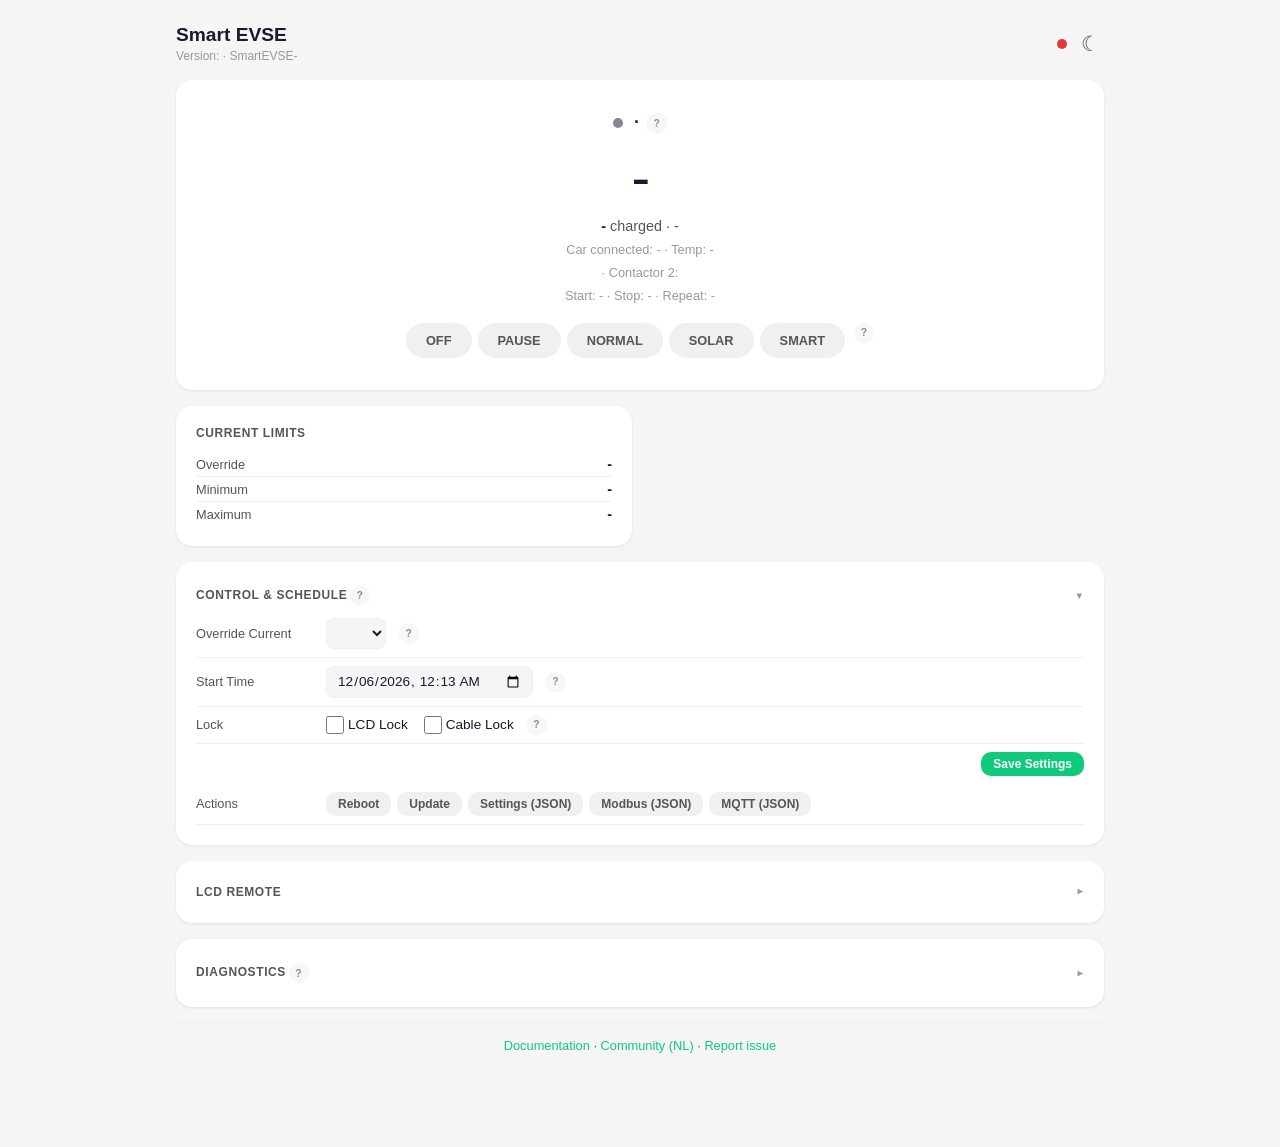
==== SmartEVSE-3/data/index.html @ 17714dd6 "feat(webui): add /modbus.json and /mqtt.json debug endpoints with UI buttons Exposes meter readings " ====
<!DOCTYPE html>
<html lang="en">
<head>
<title>Smart EVSE</title>
<meta charset="utf-8">
<meta name="viewport" content="width=device-width, initial-scale=1">
<link href="style.css" rel="stylesheet">
</head>
<body>

<!-- Header -->
<div class="header">
  <div>
    <h1>Smart EVSE</h1>
    <span class="version-label">
      <span id="version-label">Version:</span>
      <span id="version" data-version=""></span>
      &middot;
      <span id="serialnr">SmartEVSE-</span>
    </span>
  </div>
  <div class="header-right">
    <span id="mqtt" class="chip chip-green" style="display:none" title="MQTT broker connection status"></span>
    <span id="conn_status" title="Polling (HTTP)"></span>
    <button type="button" class="theme-toggle" id="theme_toggle" onclick="toggleTheme()" title="Toggle dark/light mode">&#9790;</button>
  </div>
</div>

<!-- Hero: Charging Status -->
<div class="card hero">
  <div class="status-label" id="with_errors" style="display:none">
    <span style="color:var(--red);font-weight:600" id="error"></span>
  </div>
  <div class="status-value">
    <span id="state_dot" class="state-dot" style="background:#858796;"></span>
    <span id="state"></span>
    &middot;
    <span id="mode"></span>
  </div>
  <div class="power-big">
    <span id="evmeter_power">-</span>
  </div>
  <div class="energy-row">
    <span class="energy-val" id="evmeter_charged_kwh">-</span> charged
    &middot; <span id="charge_current">-</span>
  </div>
  <div class="info-row">
    <span id="car_connected_row" title="Whether an EV cable is physically plugged in">Car connected: <span id="car_connected">-</span></span>
    &middot; <span id="temp_row" title="Internal PCB temperature — charging pauses above 65°C">Temp: <span id="temp">-</span></span>
    <span class="with_modem" style="display:none"> &middot; <span title="CP pilot PWM duty cycle">Duty: <span id="dutycycle">-</span></span></span>
    <span id="show_rfid" style="display:none"> &middot; <span title="Last RFID tag read: accepted, denied, or not installed">RFID: <span id="rfid"></span></span></span>
  </div>
  <div class="info-row">
    <span id="loadbl" style="display:none" title="Power sharing node role: standalone, master, or node N">Power Sharing: <span id="loadbl_node"></span></span>
    <span id="loadbl_text" style="display:none"></span>
    <span id="contactor2" title="Second contactor for automatic 1-phase / 3-phase switching"> &middot; Contactor 2: <span id="enable_C2"></span></span>
  </div>
  <div class="info-row" title="Scheduled charging — set start/stop below, then press a mode button to activate">
    <span title="Scheduled start time">Start: <span id="starttime_date_time">-</span></span>
    &middot; <span title="Scheduled stop time">Stop: <span id="stoptime_date_time">-</span></span>
    &middot; <span title="Whether the schedule repeats daily">Repeat: <span id="repeat">-</span></span>
  </div>

  <!-- Mode bar -->
  <div class="mode-bar" id="form_mode">
    <button class="mode-btn" id="mode_0" type="button" onclick="activate(0)">OFF</button>
    <button class="mode-btn" id="mode_4" type="button" onclick="activate(4)">PAUSE</button>
    <button class="mode-btn" id="mode_1" type="button" onclick="activate(1)">NORMAL</button>
    <button class="mode-btn with_mainsmeter" id="mode_2" type="button" onclick="activate(2)">SOLAR</button>
    <button class="mode-btn with_mainsmeter" id="mode_3" type="button" onclick="activate(3)">SMART</button>
  </div>
</div>

<!-- Power Flow SVG -->
<div class="with_mainsmeter power-flow-card" style="display:none">
  <div class="card" style="padding:12px">
    <svg id="power_flow" viewBox="0 0 520 160" xmlns="http://www.w3.org/2000/svg">
      <g id="pf_grid" transform="translate(50,80)">
        <path class="pf-icon" d="M-8,-20 L8,-20 L12,-8 L4,-8 L8,20 L-4,-2 L2,-2 L-4,-20 Z" opacity=".7"/>
        <text class="pf-node-label" y="34">Grid</text>
        <text class="pf-node-value" id="pf_grid_val" y="46">-</text>
      </g>
      <g id="pf_home" transform="translate(260,80)">
        <path class="pf-icon" d="M0,-22 L18,-8 L14,-8 L14,12 L-14,12 L-14,-8 L-18,-8 Z" opacity=".7"/>
        <text class="pf-node-label" y="30">Home</text>
      </g>
      <g id="pf_evse" transform="translate(470,80)">
        <path class="pf-icon" d="M-16,4 L-12,-10 L-4,-10 L-2,-18 L14,-18 L18,-10 L18,4 Z M-10,4 L-10,10 L-4,10 L-4,4 M10,4 L10,10 L16,10 L16,4" opacity=".7"/>
        <text class="pf-node-label" y="30">EVSE</text>
        <text class="pf-node-value" id="pf_evse_val" y="42">-</text>
      </g>
      <g id="pf_battery" transform="translate(260,148)" style="display:none;">
        <path class="pf-icon" d="M-10,-6 L10,-6 L10,6 L-10,6 Z M10,-3 L13,-3 L13,3 L10,3" opacity=".7" transform="scale(.8)"/>
        <text class="pf-node-label" x="20" y="4" style="text-anchor:start;">Bat</text>
        <text class="pf-node-value" id="pf_bat_val" x="44" y="4" style="text-anchor:start;">-</text>
      </g>
      <line id="pf_line_gh" class="pf-line flow-none" x1="80" y1="80" x2="230" y2="80"/>
      <line id="pf_line_he" class="pf-line flow-none" x1="290" y1="80" x2="440" y2="80"/>
      <line id="pf_line_bh" class="pf-line flow-none" x1="260" y1="100" x2="260" y2="138" style="display:none;"/>
    </svg>
  </div>
</div>

<!-- Mains Phase Details -->
<div class="with_mainsmeter" style="display:none">
  <div class="card">
    <div class="card-title">Mains Phases</div>
    <div class="phase-bars" id="mains_phase_bars">
      <div class="phase-bar-row" title="L1 mains current per phase (A) — from the mains meter"><span class="phase-bar-label">L1</span><div class="phase-bar-track"><div class="phase-bar-fill phase-bar-L1" id="mains_bar_L1" style="width:0%"></div></div><span class="phase-bar-value" id="mains_bar_val_L1">-</span></div>
      <div class="phase-bar-row" title="L2 mains current per phase (A)"><span class="phase-bar-label">L2</span><div class="phase-bar-track"><div class="phase-bar-fill phase-bar-L2" id="mains_bar_L2" style="width:0%"></div></div><span class="phase-bar-value" id="mains_bar_val_L2">-</span></div>
      <div class="phase-bar-row" title="L3 mains current per phase (A)"><span class="phase-bar-label">L3</span><div class="phase-bar-track"><div class="phase-bar-fill phase-bar-L3" id="mains_bar_L3" style="width:0%"></div></div><span class="phase-bar-value" id="mains_bar_val_L3">-</span></div>
    </div>
    <div style="display:flex;justify-content:space-between;margin-top:8px;font-size:.85rem;color:var(--fg2)">
      <span title="Per-phase mains current (A)">L1: <strong id="phase_1">-</strong> &middot; L2: <strong id="phase_2">-</strong> &middot; L3: <strong id="phase_3">-</strong></span>
      <span title="Sum of L1 + L2 + L3 mains current (A, all phases combined)">Total: <strong id="phase_total">-</strong></span>
    </div>
    <div id="with_p1_api_data_date" style="display:none;font-size:.8rem;color:var(--fg3);margin-top:4px" title="Timestamp of the last P1 smart-meter telegram">
      P1 Date: <span id="p1_data_date"></span>
    </div>
    <div id="with_p1_api_data_time" style="display:none;font-size:.8rem;color:var(--fg3)" title="Timestamp of the last P1 smart-meter telegram">
      P1 Time: <span id="p1_data_time"></span>
    </div>
  </div>
</div>

<!-- Detail grid: EV Meter + Current Details -->
<div class="detail-grid">
  <div class="card" id="with_evmeter" style="display:none">
    <div class="card-title">EV Meter &middot; <span id="evmeter_description">-</span></div>
    <div class="detail-item" title="Lifetime energy measured by the EV meter (kWh, cumulative)">
      <span class="detail-label">Total kWh</span>
      <span class="detail-value" id="evmeter_total_kwh">-</span>
    </div>
    <div class="detail-item" title="Per-phase current delivered to the EV (A)">
      <span class="detail-label">L1 / L2 / L3</span>
      <span class="detail-value"><span id="evmeter_currents_1">-</span> / <span id="evmeter_currents_2">-</span> / <span id="evmeter_currents_3">-</span></span>
    </div>
    <div class="detail-item" title="Sum of EV phase currents (A, all phases combined)">
      <span class="detail-label">Total current</span>
      <span class="detail-value" id="evmeter_currents_total">-</span>
    </div>
  </div>

  <div class="card">
    <div class="card-title">Current Limits</div>
    <div class="detail-item" title="Active charge current limit per phase (A)">
      <span class="detail-label">Override</span>
      <span class="detail-value" id="override_current">-</span>
    </div>
    <div class="detail-item" title="Lowest current per phase the charger will offer (default 6 A, per IEC 61851)">
      <span class="detail-label">Minimum</span>
      <span class="detail-value" id="current_min">-</span>
    </div>
    <div class="detail-item" title="Highest current per phase allowed for this branch circuit">
      <span class="detail-label">Maximum</span>
      <span class="detail-value" id="current_max">-</span>
    </div>
  </div>
</div>

<!-- Original Phase Details (with home battery) -->
<div id="with_homebattery" style="display:none">
  <div class="detail-grid">
    <div class="card">
      <div class="card-title">Phase Details (Original)</div>
      <div class="detail-item"><span class="detail-label">Total</span><span class="detail-value" id="phase_original_total">-</span></div>
      <div class="detail-item"><span class="detail-label">L1</span><span class="detail-value" id="phase_original_1">-</span></div>
      <div class="detail-item"><span class="detail-label">L2</span><span class="detail-value" id="phase_original_2">-</span></div>
      <div class="detail-item"><span class="detail-label">L3</span><span class="detail-value" id="phase_original_3">-</span></div>
    </div>
    <div class="card">
      <div class="card-title">Home Battery</div>
      <div class="detail-item"><span class="detail-label">Status</span><span class="detail-value" id="battery_status">-</span></div>
      <div class="detail-item"><span class="detail-label">Current</span><span class="detail-value" id="battery_current">-</span></div>
      <div class="detail-item"><span class="detail-label">Date</span><span class="detail-value" id="battery_last_update_date">-</span></div>
      <div class="detail-item"><span class="detail-label">Time</span><span class="detail-value" id="battery_last_update_time">-</span></div>
    </div>
  </div>
</div>

<!-- EV State (modem) -->
<div class="with_modem" style="display:none">
  <div class="card">
    <div class="card-title">EV State</div>
    <div class="detail-grid">
      <div>
        <div class="detail-item"><span class="detail-label">EVCCID</span><span class="detail-value" id="evccid">-</span></div>
        <div class="detail-item"><span class="detail-label">Current SoC</span><span class="detail-value" id="computed_soc">-</span></div>
        <div class="detail-item"><span class="detail-label">Initial SoC</span><span class="detail-value" id="initial_soc">-</span></div>
      </div>
      <div>
        <div class="detail-item"><span class="detail-label">Full SoC</span><span class="detail-value" id="full_soc">-</span></div>
        <div class="detail-item"><span class="detail-label">Est. full at</span><span class="detail-value" id="full_at">-</span></div>
        <div class="detail-item"><span class="detail-label">Capacity</span><span class="detail-value" id="energy_capacity">-</span></div>
      </div>
    </div>
  </div>
</div>

<!-- Control & Schedule -->
<div class="card">
  <div class="section-toggle" onclick="toggleSection(this)">
    <span class="card-title" style="margin-bottom:0">Control &amp; Schedule</span>
  </div>
  <div class="section-body">
    <!-- Solar controls -->
    <div class="with_solar" style="display:none">
      <div class="form-row">
        <span class="form-label">Solar Settings</span>
        <div style="display:flex;gap:12px;flex-wrap:wrap;align-items:center">
          <label style="font-size:.8rem;color:var(--fg2)">Start <input type="number" onchange="SolStartCurr()" id="solar_start_current" min="0" max="16" style="width:60px;padding:4px 6px;border:1px solid var(--bg3);border-radius:6px;background:var(--bg);color:var(--fg);font-size:.8rem;text-align:center"> A</label>
          <label style="font-size:.8rem;color:var(--fg2)">Import <input type="number" onchange="SolImportCurr()" id="solar_max_import_current" min="0" max="16" style="width:60px;padding:4px 6px;border:1px solid var(--bg3);border-radius:6px;background:var(--bg);color:var(--fg);font-size:.8rem;text-align:center"> A</label>
          <label style="font-size:.8rem;color:var(--fg2)">Stop <input type="number" onchange="SolStopTime()" id="solar_stop_time" min="0" style="width:60px;padding:4px 6px;border:1px solid var(--bg3);border-radius:6px;background:var(--bg);color:var(--fg);font-size:.8rem;text-align:center"> min</label>
        </div>
      </div>
    </div>
    <!-- Override current -->
    <div class="form-row" id="override_current_box">
      <span class="form-label" title="Limit charge current per phase (A). Press a mode button to activate.">Override Current</span>
      <div id="override_current_box2">
        <select id="mode_override_current" class="form-input" style="max-width:160px"></select>
        <span id="override_slave_note" style="display:none;font-size:.75rem;color:var(--fg3);margin-left:8px">Set on master node</span>
      </div>
    </div>
    <!-- Schedule -->
    <div class="form-row">
      <span class="form-label" title="Set a future start time, then press a mode button to schedule">Start Time</span>
      <input type="datetime-local" id="starttime" name="starttime" class="form-input">
    </div>
    <div class="form-row" id="stoptime_group">
      <span class="form-label" title="Charging stops at this time. Press a mode button to activate.">Stop Time</span>
      <input type="datetime-local" id="stoptime" name="stoptime" class="form-input">
    </div>
    <div class="form-row" id="daily_repeat_group">
      <span class="form-label" title="Repeat this start/stop schedule every day">Daily Repeat</span>
      <input type="checkbox" id="daily_repeat" name="daily_repeat" value="daily">
    </div>
    <!-- Lock -->
    <div class="form-row" id="lock_row">
      <span class="form-label" title="Lock the LCD buttons and/or the charging cable">Lock</span>
      <div style="display:flex;gap:16px;align-items:center;flex-wrap:wrap">
        <label style="font-size:.85rem;display:flex;align-items:center;gap:4px" title="Lock the physical LCD buttons to prevent tampering">
          <input type="checkbox" id="lcdlock" onclick="toggleLCDlock()">
          <span id="lcdlock_label">LCD Lock</span>
        </label>
        <label style="font-size:.85rem;display:flex;align-items:center;gap:4px" title="Lock the charging cable in the socket when not charging">
          <input type="checkbox" id="cablelock" onclick="toggleCableLock()">
          <span id="cablelock_label">Cable Lock</span>
        </label>
      </div>
    </div>
    <div class="form-row" style="justify-content:flex-end;border:none">
      <button type="button" class="btn btn-sm" style="background:var(--accent);color:#fff" onclick="saveControlSchedule()">Save Settings</button>
    </div>
    <!-- Actions -->
    <div class="form-row">
      <span class="form-label">Actions</span>
      <div style="display:flex;gap:6px;flex-wrap:wrap">
        <a class="btn btn-sm" href="/reboot" onclick="reboot(event)" data-ajax="false" title="Reboot">Reboot</a>
        <a class="btn btn-sm" href="/update" data-ajax="false" title="Update firmware">Update</a>
        <a class="btn btn-sm" href="/settings" data-ajax="false" title="View all settings as JSON">Settings (JSON)</a>
        <a class="btn btn-sm" href="/modbus.json" data-ajax="false" title="View latest Modbus meter data as JSON">Modbus (JSON)</a>
        <a class="btn btn-sm" href="/mqtt.json" data-ajax="false" title="View latest MQTT cache as JSON">MQTT (JSON)</a>
      </div>
    </div>
    <!-- PWM override (modem) -->
    <div class="with_modem form-row" style="display:none">
      <span class="form-label">Override PWM</span>
      <div id="form_pwm" style="display:flex;gap:6px;flex-wrap:wrap">
        <button class="btn btn-sm" type="button" onclick="postPWM(0)">0%</button>
        <button class="btn btn-sm" type="button" onclick="postPWM(50)">5%</button>
        <button class="btn btn-sm" type="button" onclick="postPWM(1024)">100%</button>
        <button class="btn btn-sm" type="button" onclick="postPWM(-1)">Reset</button>
      </div>
    </div>
    <!-- Autocharge (modem) -->
    <div class="with_modem form-row" style="display:none">
      <span class="form-label">Autocharge</span>
      <div style="display:flex;gap:6px;align-items:center">
        <input id="required_evccid" placeholder="EVCCID to require" class="form-input" style="max-width:180px">
        <button class="btn btn-sm" type="button" onclick="postRequiredEVCCID()">Update</button>
      </div>
    </div>
  </div>
</div>

<!-- Load Balancing Nodes (master) -->
<div class="with_scheduling" id="node_overview_card" style="display:none">
  <div class="card">
    <div class="section-toggle" onclick="toggleSection(this)">
      <span class="card-title" style="margin-bottom:0">Load Balancing</span>
    </div>
    <div class="section-body">
      <div id="node_list" class="mt-1"></div>
      <div style="margin-top:8px">
        <div class="phase-bar-row">
          <span class="phase-bar-label" style="width:50px;">Total</span>
          <div class="phase-bar-track"><div class="phase-bar-fill phase-bar-L1" id="lb_total_bar" style="width:0%"></div></div>
          <span class="phase-bar-value" id="lb_total_val">-</span>
        </div>
      </div>
      <div class="mt-1">
        <div class="form-row">
          <span class="form-label">Strategy</span>
          <select onchange="setPrioStrategy()" id="prio_strategy" class="form-input" style="max-width:140px"><option value="0">Modbus Addr</option><option value="1">First Conn</option><option value="2">Last Conn</option></select>
        </div>
        <div class="form-row">
          <span class="form-label">Rotation</span>
          <input type="number" onchange="setRotationInterval()" id="rotation_interval" min="0" max="1440" class="form-input" style="max-width:80px"> <span style="font-size:.8rem;color:var(--fg2)">min (0=off)</span>
        </div>
        <div class="form-row">
          <span class="form-label">Idle Timeout</span>
          <input type="number" onchange="setIdleTimeout()" id="idle_timeout" min="30" max="300" class="form-input" style="max-width:80px"> <span style="font-size:.8rem;color:var(--fg2)">s</span>
        </div>
        <div class="form-row">
          <span class="form-label">State</span>
          <span id="schedule_state" style="font-size:.85rem">-</span>
        </div>
        <div class="form-row">
          <span class="form-label">Rot. Timer</span>
          <span id="rotation_timer" style="font-size:.85rem">-</span>
        </div>
      </div>
    </div>
  </div>
</div>

<!-- Capacity Tariff (visible when mains meter configured) -->
<div class="with_mainsmeter" id="capacity_tariff_card" style="display:none">
  <div class="card">
    <div class="section-toggle collapsed" onclick="toggleSection(this)">
      <span class="card-title" style="margin-bottom:0">Capacity Tariff</span>
    </div>
    <div class="section-body collapsed">
      <div class="form-row">
        <span class="form-label" title="15-minute average power limit (kW, all phases). 0 = disabled. Belgian capaciteitstarief / EU capacity billing.">Peak Limit</span>
        <div style="display:flex;gap:6px;align-items:center">
          <input type="number" id="capacity_limit_input" min="0" max="25" step="0.1" style="width:80px;padding:4px 6px;border:1px solid var(--bg3);border-radius:6px;background:var(--bg);color:var(--fg);font-size:.85rem;text-align:center" title="0 = disabled">
          <span style="font-size:.85rem;color:var(--fg2)">kW</span>
          <button type="button" class="btn btn-sm" onclick="setCapacityLimit()">Set</button>
        </div>
      </div>
      <div class="detail-item" title="Current rolling 15-minute average power (kW, all phases combined)">
        <span class="detail-label">Window Avg</span>
        <span class="detail-value" id="capacity_window_avg">-</span>
      </div>
      <div class="detail-item" title="Highest 15-minute average recorded this month (kW)">
        <span class="detail-label">Monthly Peak</span>
        <span class="detail-value" id="capacity_monthly_peak">-</span>
      </div>
      <div class="detail-item" title="Power headroom remaining before the monthly peak limit (W)">
        <span class="detail-label">Headroom</span>
        <span class="detail-value" id="capacity_headroom">-</span>
      </div>
    </div>
  </div>
</div>

<!-- LCD Remote -->
<div class="card">
  <div class="section-toggle collapsed" onclick="toggleSection(this)">
    <span class="card-title" style="margin-bottom:0">LCD Remote</span>
  </div>
  <div class="section-body collapsed">
    <div class="lcd-frame mt-1" id="lcd">
      <img class="lcd-screen" src="[data-uri]" alt="LCD"/>
      <div class="lcd-buttons">
        <button type="button" data-name="left">&larr;</button>
        <button type="button" data-name="middle">OK</button>
        <button type="button" data-name="right">&rarr;</button>
      </div>
      <form class="lcd-password" id="lcd-password-form">
        <input type="password" id="lcd-password" placeholder="Enter PIN" style="width:5em;">
        <button type="submit" id="lcd-password-submit">Unlock</button>
        <span id="lcd-lock-status">Locked - Enter PIN</span>
      </form>
      <div id="lcd-lock-hint">LCD buttons are locked. Enter your PIN to unlock them.</div>
      <div class="lcd-kbd-hint">Keyboard: &larr; Left &middot; Enter Middle &middot; &rarr; Right</div>
    </div>
  </div>
</div>

<!-- MQTT Config -->
<div class="config" style="display:none" id="mqtt_config">
  <div class="card">
    <div class="section-toggle collapsed" onclick="toggleSection(this)">
      <span class="card-title" style="margin-bottom:0">MQTT Configuration</span>
    </div>
    <div class="section-body collapsed">
      <div class="mt-1">
        <div class="mqtt_settings">
          <div class="form-row"><span class="form-label">Host</span><input id="mqtt_host" class="form-input" title="Leave empty to disable MQTT"></div>
          <div class="form-row"><span class="form-label">Port</span><input id="mqtt_port" class="form-input" title="Usually 1883 for MQTT, 8883 for MQTTS"></div>
          <div class="form-row"><span class="form-label">Username</span><input id="mqtt_username" class="form-input" title="Leave empty for anonymous MQTT"></div>
          <div class="form-row"><span class="form-label">Password</span><input id="mqtt_password" class="form-input" type="password" title="Leave empty or bullets to keep existing; type to change"></div>
          <div class="form-row"><span class="form-label">Topic Prefix</span><input id="mqtt_topic_prefix" class="form-input"></div>
          <div class="form-row"><span class="form-label">Enable TLS</span><input type="checkbox" id="mqtt_tls" value="1" onchange="toggleCertVisibility()"></div>
          <div class="form-row"><span class="form-label">Change-Only</span><input type="checkbox" id="mqtt_change_only" value="1" title="Only publish changed values"></div>
          <div class="form-row"><span class="form-label">Heartbeat (s)</span><input id="mqtt_heartbeat" type="number" min="10" max="300" class="form-input" style="max-width:80px" title="Re-publish unchanged values interval"></div>
          <div id="mqtt_ca_cert_wrapper" style="display:none">
            <div class="form-row" style="flex-direction:column;align-items:stretch">
              <span class="form-label">CA Certificate (PEM)</span>
              <textarea id="mqtt_ca_cert" rows="6" class="form-input" style="width:100%;font-family:monospace" title="PEM CA cert for TLS; empty = LetsEncrypt default"></textarea>
            </div>
          </div>
          <div class="form-row" style="justify-content:flex-end;border:none">
            <button type="button" class="btn btn-sm" style="background:var(--accent);color:#fff" onclick="configureMqtt()">Save MQTT</button>
          </div>
        </div>
      </div>
    </div>
  </div>
</div>

<!-- OCPP Config -->
<div id="ocpp_config_outer" class="config" style="display:none">
  <div class="card">
    <div class="section-toggle collapsed" onclick="toggleSection(this)">
      <span class="card-title" style="margin-bottom:0">OCPP Configuration</span>
    </div>
    <div class="section-body collapsed" id="ocpp_config">
      <div class="mt-1">
        <div class="form-row">
          <span class="form-label">Enable OCPP</span>
          <input type="checkbox" id="enable_ocpp" onclick="toggleEnableOcpp()">
          <label for="enable_ocpp" id="enable_ocpp_label" style="font-size:.85rem" title="Check to enable OCPP backend">Enable</label>
        </div>
        <div id="ocpp_settings" style="display:none">
          <div class="form-row">
            <span class="form-label">WS Status</span>
            <span id="ocpp_ws_status" style="font-size:.85rem;font-weight:600">-</span>
          </div>
          <div class="form-row"><span class="form-label">Backend URL</span><input id="ocpp_backend_url" class="form-input" title="URL provided by your OCPP provider"></div>
          <div class="form-row"><span class="form-label">Charge Box Id</span><input id="ocpp_cb_id" class="form-input" title="Identifies your charger"></div>
          <div class="form-row"><span class="form-label">Password</span><input id="ocpp_auth_key" class="form-input" type="password" title="Leave empty or bullets to keep existing; only for SP2 connections"></div>
          <div class="form-row">
            <span class="form-label">Auto-authorize</span>
            <input type="checkbox" id="ocpp_auto_auth" onclick="toggleEnableOcppAutoAuth()">
            <label for="ocpp_auto_auth" id="ocpp_auto_auth_label" style="font-size:.85rem">Enable</label>
          </div>
          <div class="form-row" id="ocpp_auto_auth_idtag_wrapper">
            <span class="form-label">Default idTag</span>
            <input id="ocpp_auto_auth_idtag" class="form-input" placeholder="Default idTag">
          </div>
          <div class="form-row" style="justify-content:flex-end;border:none">
            <button type="button" class="btn btn-sm" id="ocpp_save_btn" style="background:var(--accent);color:#fff" onclick="configureOcpp()">Save OCPP</button>
          </div>
        </div>
      </div>
    </div>
  </div>
</div>

<!-- Diagnostics -->
<div class="card">
  <div class="section-toggle collapsed" onclick="toggleSection(this)">
    <span class="card-title" style="margin-bottom:0">Diagnostics</span>
  </div>
  <div class="section-body collapsed">
    <div class="diag-controls mt-1">
      <select id="diag_profile" class="form-input" style="max-width:160px">
        <option value="general">General (1Hz)</option>
        <option value="solar">Solar (1Hz)</option>
        <option value="loadbal">Load Bal (1Hz)</option>
        <option value="modbus">Modbus (10Hz)</option>
        <option value="fast">Fast (10Hz)</option>
      </select>
      <button type="button" class="btn btn-sm" id="diag_start_btn" onclick="diagStart()" style="background:var(--accent);color:#fff">Start</button>
      <button type="button" class="btn btn-sm" id="diag_stop_btn" onclick="diagStop()">Stop</button>
      <a class="btn btn-sm" href="/diag/download" title="Download capture file">Download</a>
      <span id="diag_status_badge" class="diag-badge diag-badge-off">Off</span>
      <span id="diag_count" style="font-size:.8rem;color:var(--fg3)"></span>
    </div>
    <div class="diag-log" id="diag_log"></div>
  </div>
</div>

<!-- Mobile bottom nav -->
<nav class="mobile-nav" id="mobile_nav">
  <button type="button" id="mnav_0" onclick="activate(0)">OFF</button>
  <button type="button" id="mnav_4" onclick="activate(4)">PAUSE</button>
  <button type="button" id="mnav_1" onclick="activate(1)">NORMAL</button>
  <button type="button" id="mnav_2" onclick="activate(2)">SOLAR</button>
  <button type="button" id="mnav_3" onclick="activate(3)">SMART</button>
</nav>

<!-- Footer help bar -->
<div class="footer-help">
  <a href="https://github.com/basmeerman/SmartEVSE-3.5/blob/master/docs/guide-owner.md" target="_blank" rel="noopener">Documentation</a>
  <span class="sep"> · </span>
  <a href="https://gathering.tweakers.net/forum/list_messages/1648387" target="_blank" rel="noopener">Community (NL)</a>
  <span class="sep"> · </span>
  <a href="https://github.com/basmeerman/SmartEVSE-3.5/issues" target="_blank" rel="noopener">Report issue</a>
</div>

<script src="app.js"></script>
</body>
</html>
---- SmartEVSE-3/data/style.css ----
/* SmartEVSE — EVCC-inspired UI */
*,*::before,*::after{box-sizing:border-box;margin:0;padding:0}
:root{
--bg:#f5f5f5;--bg2:#fff;--bg3:#f0f0f0;--fg:#1a1a2e;--fg2:#555;--fg3:#999;
--accent:#0fca7a;--accent2:#0ba55f;--red:#e53935;--orange:#fb8c00;--blue:#1e88e5;
--radius:16px;--shadow:0 1px 3px rgba(0,0,0,.08)
}
[data-theme="dark"]{
--bg:#0d1117;--bg2:#161b22;--bg3:#21262d;--fg:#e6edf3;--fg2:#8b949e;--fg3:#484f58;
--shadow:0 1px 4px rgba(0,0,0,.3)
}
html{font-family:-apple-system,BlinkMacSystemFont,'Segoe UI',Roboto,sans-serif;background:var(--bg);color:var(--fg)}
body{max-width:960px;margin:0 auto;padding:16px 16px 80px}
a{color:var(--accent);text-decoration:none}
a:hover{opacity:.8}
label{display:inline-block;margin-bottom:0}
button,input,select,textarea{font-family:inherit;font-size:inherit;line-height:inherit}
button{cursor:pointer}
svg{overflow:hidden;vertical-align:middle}

/* Cards */
.card{background:var(--bg2);border-radius:var(--radius);padding:20px;margin-bottom:16px;box-shadow:var(--shadow)}
.card-title{font-size:.75rem;font-weight:600;text-transform:uppercase;letter-spacing:.05em;color:var(--fg2);margin-bottom:12px}

/* Header */
.header{display:flex;align-items:center;justify-content:space-between;padding:8px 0 16px}
.header h1{font-size:1.2rem;font-weight:700}
.header-right{display:flex;align-items:center;gap:10px}
#conn_status{width:10px;height:10px;border-radius:50%;background:var(--red);flex-shrink:0;display:inline-block}
.theme-toggle{background:none;border:none;font-size:1.3rem;cursor:pointer;color:var(--fg2);padding:4px}
.version-label{font-size:.75rem;color:var(--fg3)}

/* Hero */
.hero{text-align:center;padding:32px 20px}
.hero .status-label{font-size:.85rem;color:var(--fg2);margin-bottom:4px}
.hero .status-value{font-size:1.1rem;font-weight:600;margin-bottom:16px}
.hero .power-big{font-size:3.5rem;font-weight:200;line-height:1;letter-spacing:-.03em}
.hero .power-unit{font-size:1.2rem;font-weight:400;color:var(--fg2);margin-left:4px}
.hero .energy-row{margin-top:12px;font-size:.9rem;color:var(--fg2)}
.hero .energy-val{font-weight:600;color:var(--fg)}
.hero .info-row{margin-top:8px;font-size:.8rem;color:var(--fg3)}
.state-dot{display:inline-block;width:10px;height:10px;border-radius:50%;margin-right:6px;vertical-align:middle}

/* Mode bar */
.mode-bar{display:flex;gap:6px;justify-content:center;margin-top:20px;flex-wrap:wrap}
.mode-btn{padding:8px 18px;border-radius:24px;border:2px solid var(--bg3);background:var(--bg3);font-size:.8rem;font-weight:600;cursor:pointer;color:var(--fg2);transition:all .15s}
.mode-btn:hover{border-color:var(--accent)}
.mode-btn.active{background:var(--accent);color:#fff;border-color:var(--accent)}

/* Power flow SVG */
.power-flow-card{margin-bottom:16px}
.pf-icon{fill:var(--fg2)}
.pf-node-label{font-size:11px;fill:var(--fg3);text-anchor:middle;font-weight:600}
.pf-node-value{font-size:10px;fill:var(--fg);text-anchor:middle}
.pf-line{stroke:var(--bg3);stroke-width:3;stroke-linecap:round;transition:stroke .4s,stroke-width .4s}
.flow-fwd{stroke:var(--accent);stroke-dasharray:8 4;animation:flowF .8s linear infinite}
.flow-rev{stroke:var(--orange);stroke-dasharray:8 4;animation:flowR .8s linear infinite}
.flow-none{stroke:var(--bg3)}
@keyframes flowF{to{stroke-dashoffset:-12}}
@keyframes flowR{to{stroke-dashoffset:12}}

/* Phase bars */
.phase-bars{display:flex;flex-direction:column;gap:8px}
.phase-bar-row{display:flex;align-items:center;gap:10px}
.phase-bar-label{font-size:.8rem;font-weight:600;width:50px;color:var(--fg2)}
.phase-bar-track{flex:1;height:8px;background:var(--bg3);border-radius:4px;overflow:hidden}
.phase-bar-fill{height:100%;border-radius:4px;transition:width .4s;min-width:0}
.phase-bar-L1{background:#e53935}
.phase-bar-L2{background:#fb8c00}
.phase-bar-L3{background:#1e88e5}
.phase-bar-value{font-size:.8rem;font-weight:500;width:55px;text-align:right}

/* Detail grid */
.detail-grid{display:grid;grid-template-columns:1fr 1fr;gap:16px}
@media(max-width:600px){.detail-grid{grid-template-columns:1fr}}
.detail-item{display:flex;justify-content:space-between;align-items:baseline;padding:4px 0;border-bottom:1px solid var(--bg3)}
.detail-item:last-child{border-bottom:none}
.detail-label{font-size:.8rem;color:var(--fg2)}
.detail-value{font-size:.9rem;font-weight:600}

/* Collapsible sections */
.section-toggle{display:flex;align-items:center;justify-content:space-between;cursor:pointer;padding:4px 0;user-select:none}
.section-toggle::after{content:'\25BC';font-size:.6rem;color:var(--fg3);transition:transform .2s}
.section-toggle.collapsed::after{transform:rotate(-90deg)}
.section-body{overflow:hidden;transition:max-height .3s;max-height:3000px}
.section-body.collapsed{max-height:0;padding:0}

/* Forms */
.form-row{display:flex;align-items:center;gap:10px;padding:8px 0;border-bottom:1px solid var(--bg3);flex-wrap:wrap}
.form-row:last-child{border-bottom:none}
.form-label{font-size:.8rem;color:var(--fg2);min-width:120px}
.form-input,.form-control{padding:6px 10px;border:1px solid var(--bg3);border-radius:8px;background:var(--bg);color:var(--fg);font-size:.85rem;min-width:60px}
.form-input:focus,.form-control:focus{outline:2px solid var(--accent);border-color:transparent}
select.form-input,select.form-control{cursor:pointer}
textarea.form-input,textarea.form-control{font-family:monospace;resize:vertical;width:100%}
input[type="checkbox"]{width:18px;height:18px;accent-color:var(--accent)}
input[type="datetime-local"],input[type="number"],input[type="text"],input[type="password"]{padding:6px 10px;border:1px solid var(--bg3);border-radius:8px;background:var(--bg);color:var(--fg);font-size:.85rem}
.form-inline{display:flex;flex-flow:row wrap;align-items:center;gap:8px}
.form-group{margin-bottom:4px}
.form-check-input{margin-right:4px}
.form-check-label{font-size:.85rem}
.input-group{display:flex;flex-wrap:wrap;align-items:stretch}

/* Buttons */
.btn{display:inline-flex;align-items:center;justify-content:center;padding:8px 16px;border-radius:10px;border:none;font-size:.8rem;font-weight:600;cursor:pointer;transition:all .15s;background:var(--bg3);color:var(--fg2);text-decoration:none}
.btn:hover{opacity:.85}
.btn-sm{padding:5px 12px;font-size:.75rem}

/* Solar controls inline */
.with_solar .solar-ctrl{display:inline-flex;align-items:center;gap:4px;margin-right:12px;font-size:.8rem;color:var(--fg2)}
.with_solar .solar-ctrl input{width:60px;padding:4px 6px;border:1px solid var(--bg3);border-radius:6px;background:var(--bg);color:var(--fg);font-size:.8rem;text-align:center}

/* LCD widget */
.lcd-frame{background:#1a1a2e;border-radius:12px;padding:16px;text-align:center}
.lcd-screen{display:block;max-width:100%;height:auto;image-rendering:pixelated;margin:0 auto 12px;background:#0a0a1a;border-radius:8px;min-height:50px}
.lcd-buttons,.lcd-display-buttons{display:flex;gap:8px;justify-content:center;margin-bottom:8px}
.lcd-buttons button,.lcd-display-buttons button{padding:6px 16px;border-radius:6px;border:1px solid #333;background:#222;color:#ccc;font-size:.75rem;cursor:pointer}
.lcd-buttons button:hover,.lcd-display-buttons button:hover{background:#333}
.lcd-password{display:flex;gap:8px;justify-content:center;align-items:center;margin-top:8px;flex-wrap:wrap}
.lcd-password input[type="password"]{width:5em;padding:6px;border-radius:6px;border:1px solid #333;background:#222;color:#ccc;text-align:center;font-size:.85rem}
.lcd-password button{padding:6px 12px;border-radius:6px;border:1px solid #333;background:#222;color:#ccc;cursor:pointer;font-size:.75rem}
#lcd-lock-status{color:var(--red);font-weight:700;white-space:nowrap;font-size:.8rem}
#lcd-lock-hint{color:var(--fg3);font-size:.75rem;text-align:center;margin-top:4px}
.lcd-kbd-hint{color:var(--fg3);font-size:.7rem;text-align:center;margin-top:6px}

/* Diagnostics */
.diag-controls{display:flex;gap:6px;flex-wrap:wrap;align-items:center;margin-bottom:8px}
.diag-log{background:var(--bg);border-radius:8px;padding:8px;font-family:'SF Mono',Monaco,Consolas,monospace;font-size:.7rem;max-height:200px;overflow-y:auto;color:var(--fg2);line-height:1.5}
.diag-badge{font-size:.65rem;font-weight:700;padding:2px 8px;border-radius:10px;text-transform:uppercase}
.diag-badge-off{background:var(--bg3);color:var(--fg3)}
.diag-badge-on{background:var(--accent);color:#fff}
.diag-row{padding:1px 0;border-bottom:1px solid var(--bg3)}
.diag-ts{color:var(--fg3);margin-right:6px}
.sev-err{color:var(--red);font-weight:600}
.sev-warn{color:var(--orange)}

/* Chips */
.chip{display:inline-block;padding:2px 10px;border-radius:10px;font-size:.7rem;font-weight:600}
.chip-green{background:rgba(15,202,122,.15);color:var(--accent)}
.chip-blue{background:rgba(30,136,229,.15);color:var(--blue)}
.chip-orange{background:rgba(251,140,0,.15);color:var(--orange)}
.chip-red{background:rgba(229,57,53,.15);color:var(--red)}

/* Tooltip */
.tooltip{position:relative;cursor:help}
.tooltiptext{visibility:hidden;position:absolute;z-index:10;background:var(--bg2);color:var(--fg);border:1px solid var(--bg3);border-radius:8px;padding:8px;font-size:.75rem;width:220px;bottom:125%;left:50%;transform:translateX(-50%);box-shadow:var(--shadow);white-space:normal;font-weight:normal;text-align:left}
.tooltip:hover .tooltiptext{visibility:visible}

/* Mobile nav */
.mobile-nav{display:none;position:fixed;bottom:0;left:0;right:0;background:var(--bg2);border-top:1px solid var(--bg3);padding:8px 4px env(safe-area-inset-bottom,0);z-index:100;justify-content:space-around}
@media(max-width:600px){.mobile-nav{display:flex}body{padding-bottom:120px}}
.mobile-nav button{flex:1;padding:10px 4px;border:none;background:transparent;font-size:.7rem;font-weight:600;color:var(--fg3);cursor:pointer;border-radius:8px}
.mobile-nav button.active{color:var(--accent);background:rgba(15,202,122,.1)}

/* Alert (reboot/error messages) */
.alert{padding:20px;border-radius:var(--radius);margin:20px auto;max-width:500px;text-align:center;font-weight:600}
.alert-success{background:rgba(15,202,122,.15);color:var(--accent)}
.alert-danger{background:rgba(229,57,53,.15);color:var(--red)}

/* Utility (used by app.js) */
.text-center{text-align:center}
.text-uppercase{text-transform:uppercase}
.font-weight-bold{font-weight:700}
.mb-0{margin-bottom:0}
.mb-1{margin-bottom:.25rem}
.mr-3{margin-right:1rem}
.mt-1{margin-top:8px}
.mt-2{margin-top:16px}
.d-inline-flex{display:inline-flex}
.align-items-center{align-items:center}
.h5{font-size:1rem;font-weight:400}
.text-gray-800{color:var(--fg)}
.text-primary{color:var(--accent)}
.text-info{color:var(--blue)}
.shadow{box-shadow:var(--shadow)}

/* Node overview (generated by JS) */
#node_list .phase-bar-row{margin-bottom:4px}

/* Help links — contextual doc links (? icons).
   Visual circle sized to match line-height of adjacent text (1em).
   Touch-target extended via padding so the tappable area is ~32px
   without the icon looking oversized next to labels. */
.help-link{display:inline-flex;align-items:center;justify-content:center;width:1em;height:1em;padding:5px;box-sizing:content-box;border-radius:50%;background:var(--bg3);color:var(--fg);font-size:.65rem;font-weight:700;text-decoration:none;margin-left:.25em;vertical-align:middle;opacity:.5;-webkit-tap-highlight-color:transparent}
.help-link:hover,.help-link:active{opacity:1;background:var(--accent);color:#fff}

/* Footer help bar */
.footer-help{text-align:center;padding:14px 8px;font-size:.8rem;color:var(--fg2);border-top:1px solid var(--bg3);margin-top:16px}
.footer-help a{color:var(--accent);text-decoration:none}
.footer-help a:hover{text-decoration:underline}

/* Responsive */
@media(max-width:600px){
.hero .power-big{font-size:2.5rem}
.card{padding:14px}
.detail-grid{grid-template-columns:1fr}
.footer-help{font-size:.75rem;line-height:2.2}
.footer-help .sep{display:none}
.footer-help a{display:block;padding:4px 0}
}
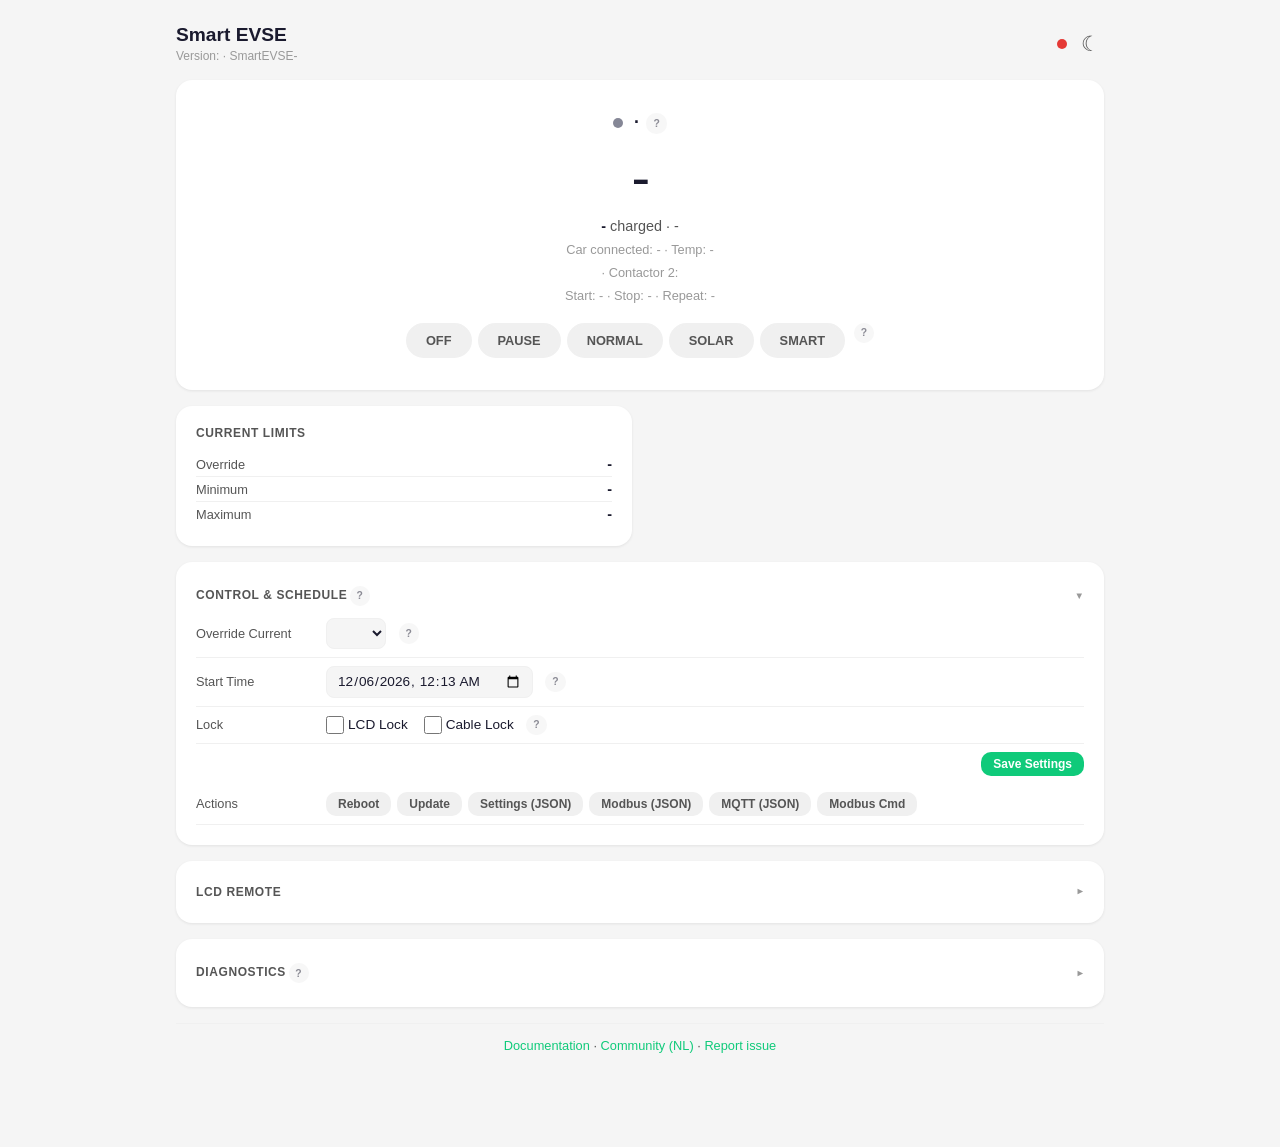
==== commit 313e2d93: "feat(webui): add /api/modbus/cmd endpoint for ad-hoc RS485 writes Adds POST /api/modbus/cmd (require" ====
--- a/SmartEVSE-3/data/index.html
+++ b/SmartEVSE-3/data/index.html
@@ -261,6 +261,7 @@
         <a class="btn btn-sm" href="/settings" data-ajax="false" title="View all settings as JSON">Settings (JSON)</a>
         <a class="btn btn-sm" href="/modbus.json" data-ajax="false" title="View latest Modbus meter data as JSON">Modbus (JSON)</a>
         <a class="btn btn-sm" href="/mqtt.json" data-ajax="false" title="View latest MQTT cache as JSON">MQTT (JSON)</a>
+        <a class="btn btn-sm" href="/modbus_cmd.html" data-ajax="false" title="Send a Modbus write command to a device on the RS485 bus">Modbus Cmd</a>
       </div>
     </div>
     <!-- PWM override (modem) -->
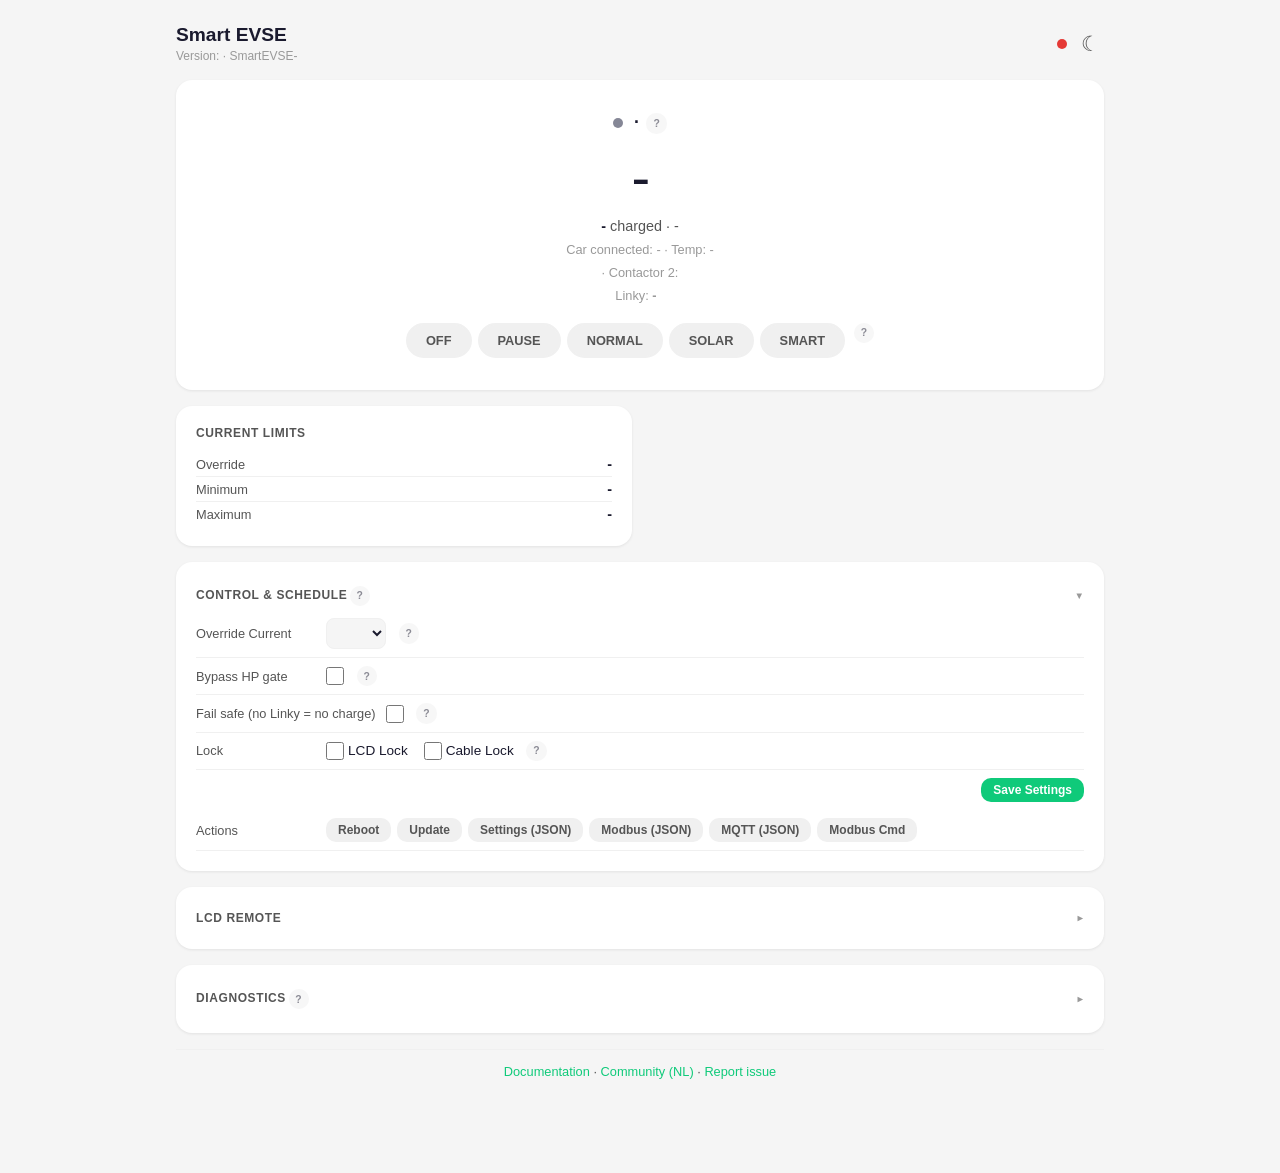
==== commit 742bf34a: "feat: replace schedule UI with Linky HP/HC gate controls (v3.13.6) - Web UI: remove Start/Stop/Repea" ====
--- a/SmartEVSE-3/data/index.html
+++ b/SmartEVSE-3/data/index.html
@@ -55,10 +55,9 @@
     <span id="loadbl_text" style="display:none"></span>
     <span id="contactor2" title="Second contactor for automatic 1-phase / 3-phase switching"> &middot; Contactor 2: <span id="enable_C2"></span></span>
   </div>
-  <div class="info-row" title="Scheduled charging — set start/stop below, then press a mode button to activate">
-    <span title="Scheduled start time">Start: <span id="starttime_date_time">-</span></span>
-    &middot; <span title="Scheduled stop time">Stop: <span id="stoptime_date_time">-</span></span>
-    &middot; <span title="Whether the schedule repeats daily">Repeat: <span id="repeat">-</span></span>
+  <div class="info-row" id="linky_status_row" title="Linky HP/HC tariff status from Modbus meter">
+    Linky: <span id="linky_tariff_badge" style="font-weight:600">-</span>
+    <span id="linky_meter_status" style="margin-left:8px;font-size:.8rem;color:var(--fg3)"></span>
   </div>
 
   <!-- Mode bar -->
@@ -222,18 +221,14 @@
         <span id="override_slave_note" style="display:none;font-size:.75rem;color:var(--fg3);margin-left:8px">Set on master node</span>
       </div>
     </div>
-    <!-- Schedule -->
+    <!-- Linky HP/HC gate -->
     <div class="form-row">
-      <span class="form-label" title="Set a future start time, then press a mode button to schedule">Start Time</span>
-      <input type="datetime-local" id="starttime" name="starttime" class="form-input">
-    </div>
-    <div class="form-row" id="stoptime_group">
-      <span class="form-label" title="Charging stops at this time. Press a mode button to activate.">Stop Time</span>
-      <input type="datetime-local" id="stoptime" name="stoptime" class="form-input">
-    </div>
-    <div class="form-row" id="daily_repeat_group">
-      <span class="form-label" title="Repeat this start/stop schedule every day">Daily Repeat</span>
-      <input type="checkbox" id="daily_repeat" name="daily_repeat" value="daily">
+      <span class="form-label" title="Bypass the Linky HP/HC gate — charge at any time regardless of peak/off-peak status">Bypass HP gate</span>
+      <input type="checkbox" id="linky_hp_bypass" name="linky_hp_bypass">
+    </div>
+    <div class="form-row">
+      <span class="form-label" title="Block charging when the Linky meter loses Modbus communication (fail-safe mode)">Fail safe (no Linky = no charge)</span>
+      <input type="checkbox" id="linky_failsafe" name="linky_failsafe">
     </div>
     <!-- Lock -->
     <div class="form-row" id="lock_row">
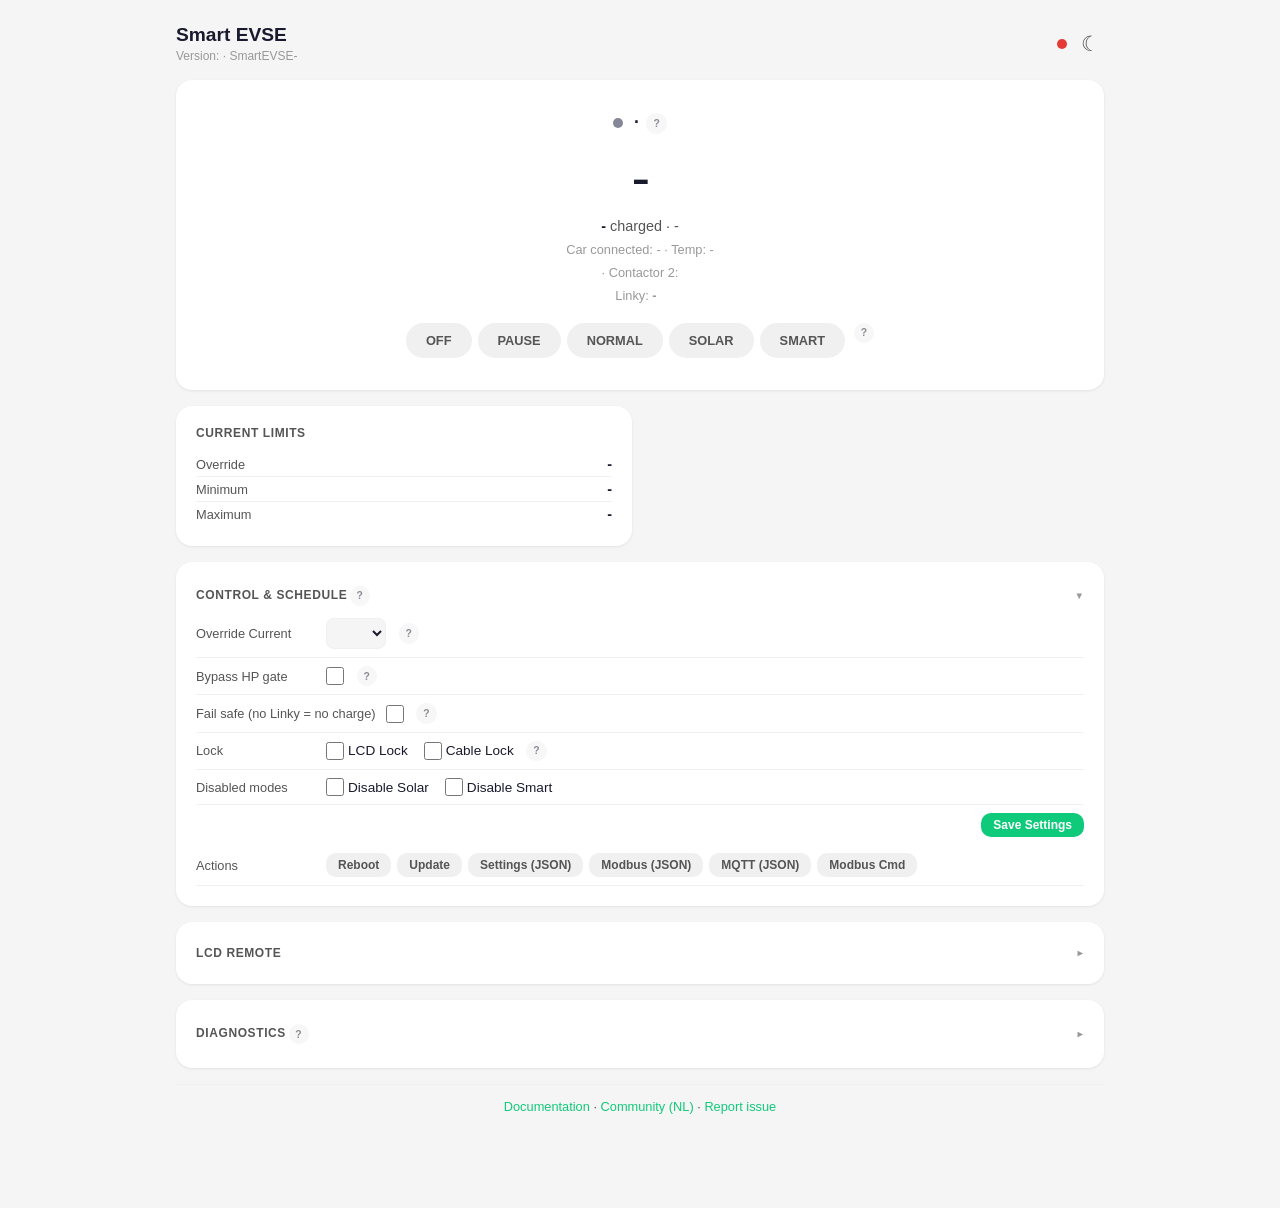
==== commit 96acb13f: "feat: user-disableable Smart/Solar modes + explicit mode/pause on LCD New ModesDisabled setting (NVS" ====
--- a/SmartEVSE-3/data/index.html
+++ b/SmartEVSE-3/data/index.html
@@ -35,8 +35,9 @@
     <span id="state_dot" class="state-dot" style="background:#858796;"></span>
     <span id="state"></span>
     &middot;
-    <span id="mode"></span>
-  </div>
+    <span id="mode"></span><span id="mode_sub" style="display:none;font-size:.75rem;font-weight:normal;color:var(--fg3);margin-left:6px"></span>
+  </div>
+  <div id="suspend_reason_row" class="info-row" style="display:none;font-size:.82rem;margin-top:2px"></div>
   <div class="power-big">
     <span id="evmeter_power">-</span>
   </div>
@@ -244,6 +245,19 @@
         </label>
       </div>
     </div>
+    <div class="form-row">
+      <span class="form-label" title="Hide and block the selected charge modes. Normal mode is always available.">Disabled modes</span>
+      <div style="display:flex;gap:16px;align-items:center;flex-wrap:wrap">
+        <label style="font-size:.85rem;display:flex;align-items:center;gap:4px" title="Disable Solar mode (hides the SOLAR button and rejects mode changes to Solar)">
+          <input type="checkbox" id="dis_solar" onclick="setModesDisabled()">
+          <span>Disable Solar</span>
+        </label>
+        <label style="font-size:.85rem;display:flex;align-items:center;gap:4px" title="Disable Smart mode (hides the SMART button and rejects mode changes to Smart)">
+          <input type="checkbox" id="dis_smart" onclick="setModesDisabled()">
+          <span>Disable Smart</span>
+        </label>
+      </div>
+    </div>
     <div class="form-row" style="justify-content:flex-end;border:none">
       <button type="button" class="btn btn-sm" style="background:var(--accent);color:#fff" onclick="saveControlSchedule()">Save Settings</button>
     </div>
--- a/SmartEVSE-3/data/style.css
+++ b/SmartEVSE-3/data/style.css
@@ -46,6 +46,7 @@
 .mode-btn{padding:8px 18px;border-radius:24px;border:2px solid var(--bg3);background:var(--bg3);font-size:.8rem;font-weight:600;cursor:pointer;color:var(--fg2);transition:all .15s}
 .mode-btn:hover{border-color:var(--accent)}
 .mode-btn.active{background:var(--accent);color:#fff;border-color:var(--accent)}
+.mode-btn.pending{background:var(--accent);color:#fff;border-color:var(--accent);opacity:.45}
 
 /* Power flow SVG */
 .power-flow-card{margin-bottom:16px}
@@ -198,3 +199,6 @@
 .footer-help .sep{display:none}
 .footer-help a{display:block;padding:4px 0}
 }
+
+/* Mode buttons hidden via the Disabled-modes setting */
+.mode-hidden { display: none !important; }
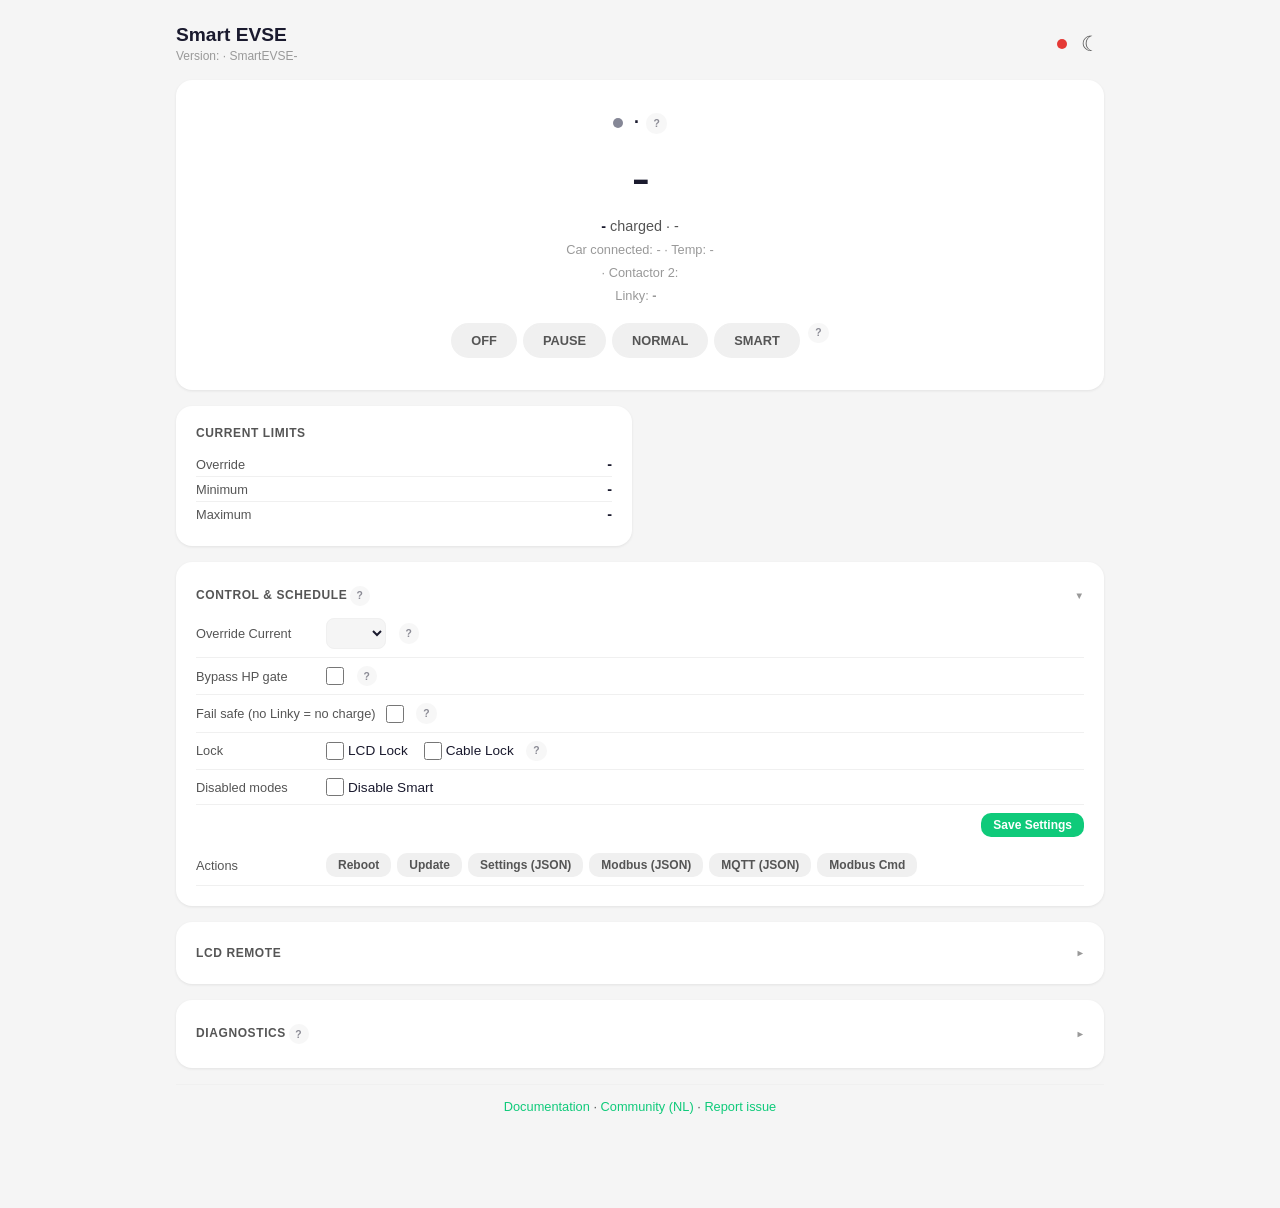
==== commit 2b633761: "feat!: remove Solar operating mode completely Removes MODE_SOLAR and every dependent code path: sola" ====
--- a/SmartEVSE-3/data/index.html
+++ b/SmartEVSE-3/data/index.html
@@ -66,8 +66,7 @@
     <button class="mode-btn" id="mode_0" type="button" onclick="activate(0)">OFF</button>
     <button class="mode-btn" id="mode_4" type="button" onclick="activate(4)">PAUSE</button>
     <button class="mode-btn" id="mode_1" type="button" onclick="activate(1)">NORMAL</button>
-    <button class="mode-btn with_mainsmeter" id="mode_2" type="button" onclick="activate(2)">SOLAR</button>
-    <button class="mode-btn with_mainsmeter" id="mode_3" type="button" onclick="activate(3)">SMART</button>
+    <button class="mode-btn with_mainsmeter" id="mode_2" type="button" onclick="activate(2)">SMART</button>
   </div>
 </div>
 
@@ -107,12 +106,13 @@
     <div class="card-title">Mains Phases</div>
     <div class="phase-bars" id="mains_phase_bars">
       <div class="phase-bar-row" title="L1 mains current per phase (A) — from the mains meter"><span class="phase-bar-label">L1</span><div class="phase-bar-track"><div class="phase-bar-fill phase-bar-L1" id="mains_bar_L1" style="width:0%"></div></div><span class="phase-bar-value" id="mains_bar_val_L1">-</span></div>
-      <div class="phase-bar-row" title="L2 mains current per phase (A)"><span class="phase-bar-label">L2</span><div class="phase-bar-track"><div class="phase-bar-fill phase-bar-L2" id="mains_bar_L2" style="width:0%"></div></div><span class="phase-bar-value" id="mains_bar_val_L2">-</span></div>
-      <div class="phase-bar-row" title="L3 mains current per phase (A)"><span class="phase-bar-label">L3</span><div class="phase-bar-track"><div class="phase-bar-fill phase-bar-L3" id="mains_bar_L3" style="width:0%"></div></div><span class="phase-bar-value" id="mains_bar_val_L3">-</span></div>
+      <div class="phase-bar-row" id="mains_bar_row_L2" title="L2 mains current per phase (A)"><span class="phase-bar-label">L2</span><div class="phase-bar-track"><div class="phase-bar-fill phase-bar-L2" id="mains_bar_L2" style="width:0%"></div></div><span class="phase-bar-value" id="mains_bar_val_L2">-</span></div>
+      <div class="phase-bar-row" id="mains_bar_row_L3" title="L3 mains current per phase (A)"><span class="phase-bar-label">L3</span><div class="phase-bar-track"><div class="phase-bar-fill phase-bar-L3" id="mains_bar_L3" style="width:0%"></div></div><span class="phase-bar-value" id="mains_bar_val_L3">-</span></div>
     </div>
     <div style="display:flex;justify-content:space-between;margin-top:8px;font-size:.85rem;color:var(--fg2)">
-      <span title="Per-phase mains current (A)">L1: <strong id="phase_1">-</strong> &middot; L2: <strong id="phase_2">-</strong> &middot; L3: <strong id="phase_3">-</strong></span>
-      <span title="Sum of L1 + L2 + L3 mains current (A, all phases combined)">Total: <strong id="phase_total">-</strong></span>
+      <span title="Per-phase mains current (A)">L1: <strong id="phase_1">-</strong><span id="mains_l2l3"> &middot; L2: <strong id="phase_2">-</strong> &middot; L3: <strong id="phase_3">-</strong></span></span>
+      <span id="apparent_power_wrap" style="display:none" title="Mains apparent power (kVA) — Linky SINSTS or 230V estimate">S: <strong id="apparent_power">-</strong></span>
+      <span id="phase_total_wrap" title="Sum of L1 + L2 + L3 mains current (A, all phases combined)">Total: <strong id="phase_total">-</strong></span>
     </div>
     <div id="with_p1_api_data_date" style="display:none;font-size:.8rem;color:var(--fg3);margin-top:4px" title="Timestamp of the last P1 smart-meter telegram">
       P1 Date: <span id="p1_data_date"></span>
@@ -203,17 +203,6 @@
     <span class="card-title" style="margin-bottom:0">Control &amp; Schedule</span>
   </div>
   <div class="section-body">
-    <!-- Solar controls -->
-    <div class="with_solar" style="display:none">
-      <div class="form-row">
-        <span class="form-label">Solar Settings</span>
-        <div style="display:flex;gap:12px;flex-wrap:wrap;align-items:center">
-          <label style="font-size:.8rem;color:var(--fg2)">Start <input type="number" onchange="SolStartCurr()" id="solar_start_current" min="0" max="16" style="width:60px;padding:4px 6px;border:1px solid var(--bg3);border-radius:6px;background:var(--bg);color:var(--fg);font-size:.8rem;text-align:center"> A</label>
-          <label style="font-size:.8rem;color:var(--fg2)">Import <input type="number" onchange="SolImportCurr()" id="solar_max_import_current" min="0" max="16" style="width:60px;padding:4px 6px;border:1px solid var(--bg3);border-radius:6px;background:var(--bg);color:var(--fg);font-size:.8rem;text-align:center"> A</label>
-          <label style="font-size:.8rem;color:var(--fg2)">Stop <input type="number" onchange="SolStopTime()" id="solar_stop_time" min="0" style="width:60px;padding:4px 6px;border:1px solid var(--bg3);border-radius:6px;background:var(--bg);color:var(--fg);font-size:.8rem;text-align:center"> min</label>
-        </div>
-      </div>
-    </div>
     <!-- Override current -->
     <div class="form-row" id="override_current_box">
       <span class="form-label" title="Limit charge current per phase (A). Press a mode button to activate.">Override Current</span>
@@ -248,10 +237,6 @@
     <div class="form-row">
       <span class="form-label" title="Hide and block the selected charge modes. Normal mode is always available.">Disabled modes</span>
       <div style="display:flex;gap:16px;align-items:center;flex-wrap:wrap">
-        <label style="font-size:.85rem;display:flex;align-items:center;gap:4px" title="Disable Solar mode (hides the SOLAR button and rejects mode changes to Solar)">
-          <input type="checkbox" id="dis_solar" onclick="setModesDisabled()">
-          <span>Disable Solar</span>
-        </label>
         <label style="font-size:.85rem;display:flex;align-items:center;gap:4px" title="Disable Smart mode (hides the SMART button and rejects mode changes to Smart)">
           <input type="checkbox" id="dis_smart" onclick="setModesDisabled()">
           <span>Disable Smart</span>
@@ -470,7 +455,6 @@
     <div class="diag-controls mt-1">
       <select id="diag_profile" class="form-input" style="max-width:160px">
         <option value="general">General (1Hz)</option>
-        <option value="solar">Solar (1Hz)</option>
         <option value="loadbal">Load Bal (1Hz)</option>
         <option value="modbus">Modbus (10Hz)</option>
         <option value="fast">Fast (10Hz)</option>
@@ -490,8 +474,7 @@
   <button type="button" id="mnav_0" onclick="activate(0)">OFF</button>
   <button type="button" id="mnav_4" onclick="activate(4)">PAUSE</button>
   <button type="button" id="mnav_1" onclick="activate(1)">NORMAL</button>
-  <button type="button" id="mnav_2" onclick="activate(2)">SOLAR</button>
-  <button type="button" id="mnav_3" onclick="activate(3)">SMART</button>
+  <button type="button" id="mnav_2" onclick="activate(2)">SMART</button>
 </nav>
 
 <!-- Footer help bar -->
--- a/SmartEVSE-3/data/style.css
+++ b/SmartEVSE-3/data/style.css
@@ -107,10 +107,6 @@
 .btn:hover{opacity:.85}
 .btn-sm{padding:5px 12px;font-size:.75rem}
 
-/* Solar controls inline */
-.with_solar .solar-ctrl{display:inline-flex;align-items:center;gap:4px;margin-right:12px;font-size:.8rem;color:var(--fg2)}
-.with_solar .solar-ctrl input{width:60px;padding:4px 6px;border:1px solid var(--bg3);border-radius:6px;background:var(--bg);color:var(--fg);font-size:.8rem;text-align:center}
-
 /* LCD widget */
 .lcd-frame{background:#1a1a2e;border-radius:12px;padding:16px;text-align:center}
 .lcd-screen{display:block;max-width:100%;height:auto;image-rendering:pixelated;margin:0 auto 12px;background:#0a0a1a;border-radius:8px;min-height:50px}
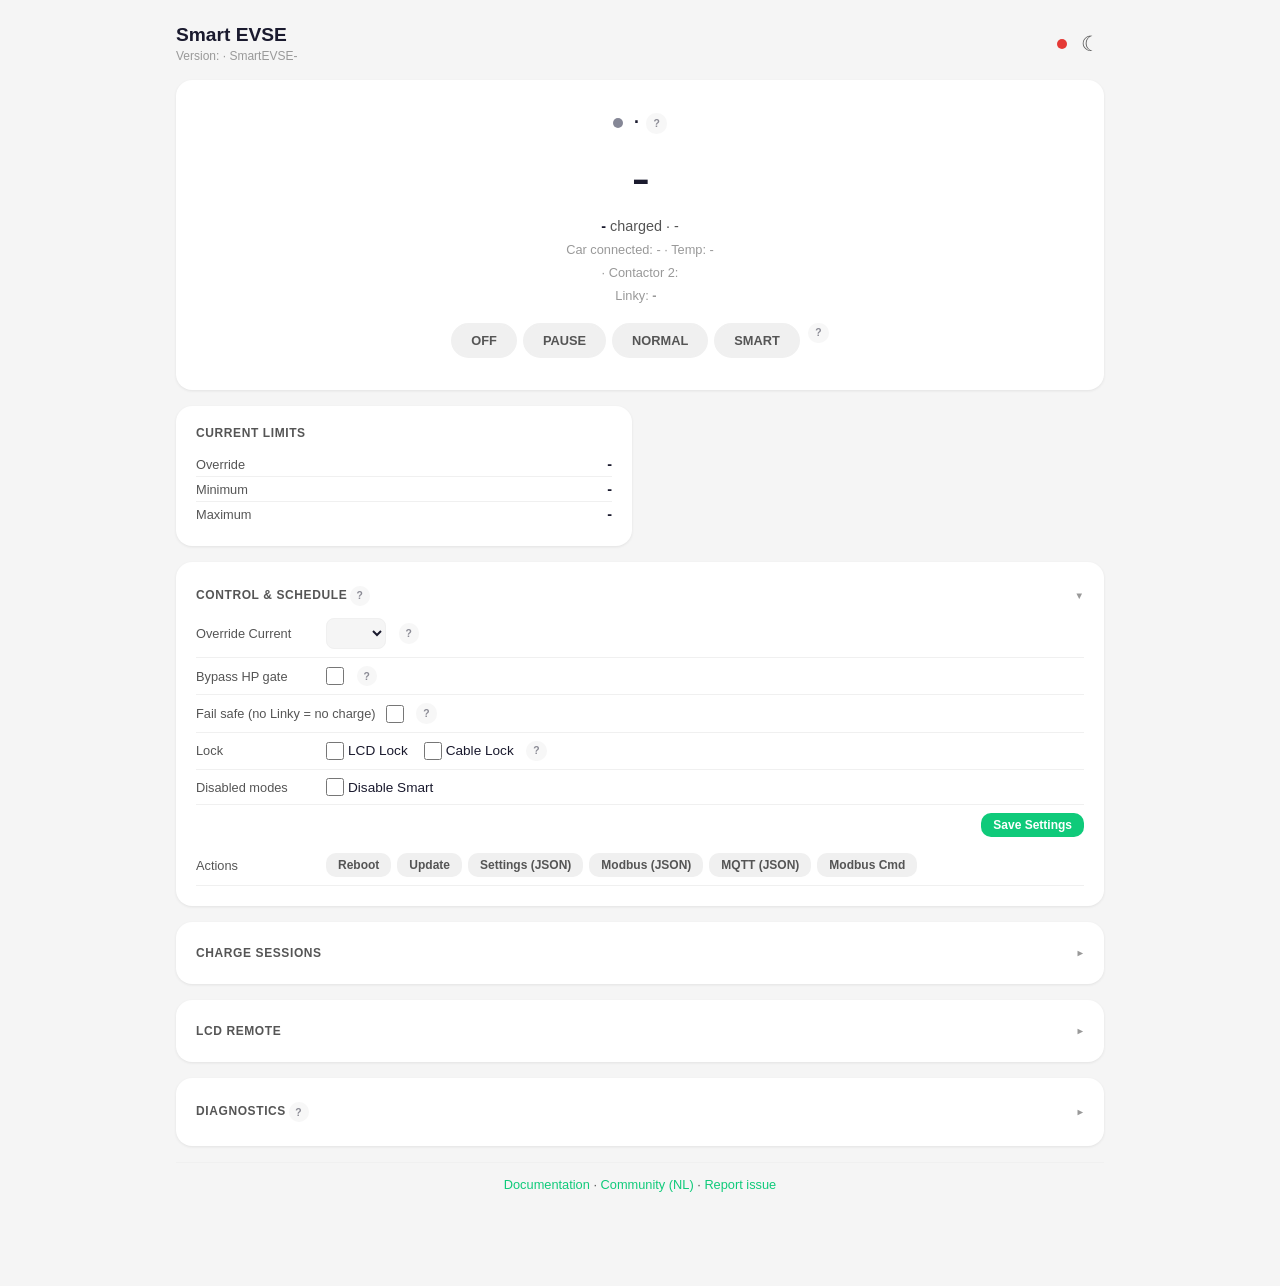
==== commit c55b399f: "feat(session-log): add 20-session charge history with web UI view Extend the ERE session logger with" ====
--- a/SmartEVSE-3/data/index.html
+++ b/SmartEVSE-3/data/index.html
@@ -351,6 +351,35 @@
   </div>
 </div>
 
+<!-- Charge Sessions -->
+<div class="card">
+  <div class="section-toggle collapsed" onclick="toggleSection(this)">
+    <span class="card-title" style="margin-bottom:0">Charge Sessions</span>
+  </div>
+  <div class="section-body collapsed">
+    <div style="overflow-x:auto">
+      <table style="width:100%;border-collapse:collapse;font-size:.82rem" id="sessions_table">
+        <thead>
+          <tr style="text-align:left;color:var(--fg2);border-bottom:1px solid var(--bg3)">
+            <th style="padding:4px 6px">Start</th>
+            <th style="padding:4px 6px">Duration</th>
+            <th style="padding:4px 6px">kWh</th>
+            <th style="padding:4px 6px">Peak A</th>
+            <th style="padding:4px 6px">Phases</th>
+            <th style="padding:4px 6px">Mode</th>
+          </tr>
+        </thead>
+        <tbody id="sessions_tbody">
+          <tr><td colspan="6" style="padding:8px 6px;color:var(--fg2)">No sessions loaded yet</td></tr>
+        </tbody>
+      </table>
+    </div>
+    <div style="margin-top:8px">
+      <button type="button" class="btn btn-sm" onclick="loadSessions()">Refresh</button>
+    </div>
+  </div>
+</div>
+
 <!-- LCD Remote -->
 <div class="card">
   <div class="section-toggle collapsed" onclick="toggleSection(this)">
